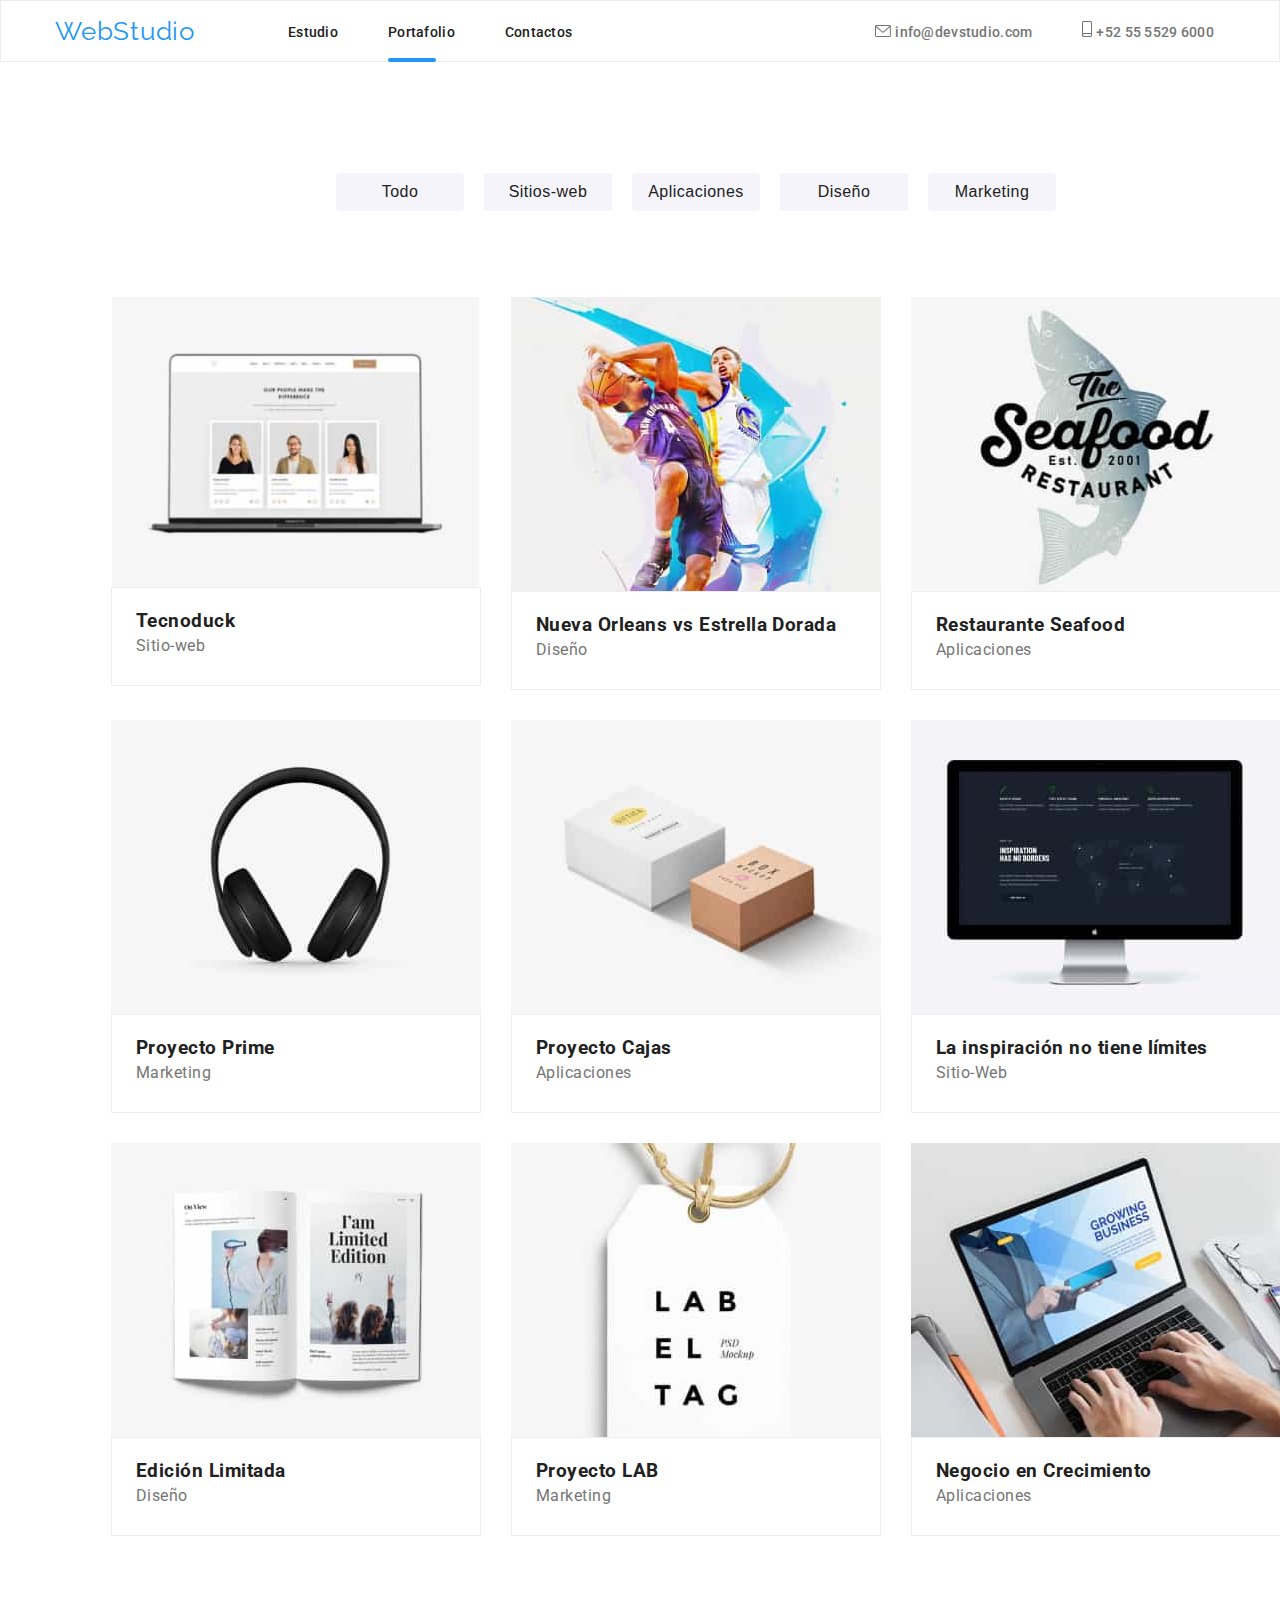
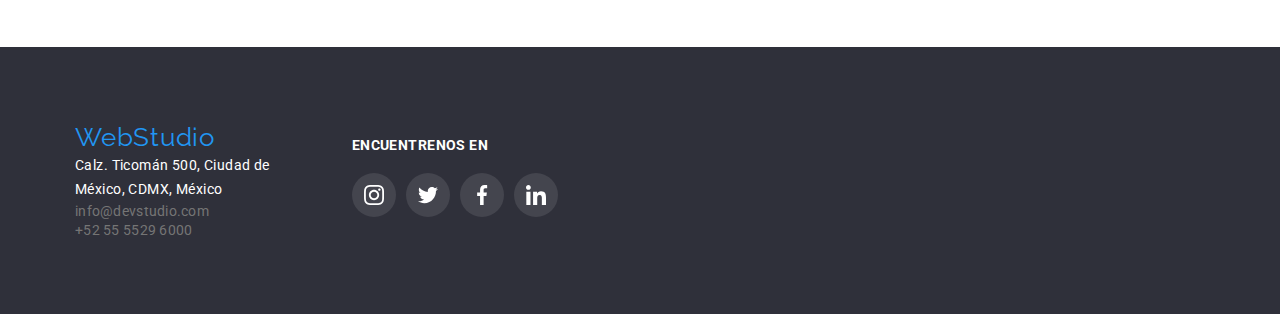
==== portafolio.html @ c4c20b01 "Add files via upload" ====
<!DOCTYPE html>
<html lang="es">
  <head>
    <title>Portafolio</title>
    <link rel="stylesheet" href="css/styles.css" />
    <link rel="preconnect" href="https://fonts.googleapis.com" />
    <link rel="preconnect" href="https://fonts.gstatic.com" crossorigin />
    <link
      href="https://fonts.googleapis.com/css2?family=Roboto:wght@100;400;500;700;900&display=swap"
      rel="stylesheet"
    />
    <link rel="preconnect" href="https://fonts.googleapis.com" />
    <link rel="preconnect" href="https://fonts.gstatic.com" crossorigin />
    <link
      href="https://fonts.googleapis.com/css2?family=Raleway:wght@700&family=Roboto:wght@100;400;500;700;900&display=swap"
      rel="stylesheet"
    />
    <link
      rel="stylesheet"
      href="https://cdnjs.cloudflare.com/ajax/libs/modern-normalize/2.0.0/modern-normalize.min.css"
      integrity="sha512-4xo8blKMVCiXpTaLzQSLSw3KFOVPWhm/TRtuPVc4WG6kUgjH6J03IBuG7JZPkcWMxJ5huwaBpOpnwYElP/m6wg=="
      crossorigin="anonymous"
      referrerpolicy="no-referrer"
    />
  </head>
  <body>
      <header class="header-page">
      <div class="container">
        <div class="container-header">
          <nav class="container-header">
            <a class="header-title" href="#">WebStudio</a>
              <ul class="header-list">
                <li class="list-item">
                  <a
                    href="./index.html"
                    rel="noopener noreferrer"
                    class="header-links"
                    >Estudio</a
                  >
                </li>
                <li class="list-item">
                  <a
                    href="./portafolio.html"
                    rel="noopener noreferrer"
                    class="header-links active"
                    >Portafolio</a
                  >
                </li>
                <li class="list-item">
                  <a
                    href="https://www.google.com/url?sa=t&rct=j&q=&esrc=s&source=web&cd=&cad=rja&uact=8&ved=2ahUKEwjz6-af4fL9AhUlm2oFHf7LCSwQFnoECAsQAQ&url=https%3A%2F%2Fes.wikipedia.org%2Fwiki%2FContact&usg=AOvVaw1J9O_1jDDCeFd7ddRFs91M"
                    rel="noreferrer noopener"
                    class="header-links"
                    >Contactos</a
                  >
                </li>
              </ul>
            </nav>
            <ul class="container-contacts">
            <li class="list-contacts">
              <svg class="contact-mensaje">
                <use href="./images/icons.svg#mensaje"></use>
              </svg>
              <a class="contact-one" href="mailto:info@devstudio.com"
                >info@devstudio.com</a
              >
            </li>
            <li class="list-contacts">
              <svg class="contact-phone">
                <use href="./images/icons.svg#phone"></use>
              </svg>
              <a class="contact-one" href="tel+525555296000">
                +52 55 5529 6000</a
              >
            </li>
          </ul>
        </div>
      </div>
    </header>
  <main>
    <section class="container-botones">
      <div class="container">
        <div class="container-button">
        <ul class="buttons">
          <li class="botones">
            <button class="button" type="button">Todo</button>
          </li>
          <li class="botones">
            <button class="button" type="button">Sitios-web</button>
          </li>
          <li class="botones">
            <button class="button" type="button">Aplicaciones</button>
          </li>
          <li class="botones">
            <button class="button" type="button">Diseño</button>
          </li>
          <li class="botones">
            <button class="button" type="button">Marketing</button>
          </li>
        </ul>
      </div>
    </section>

    <section class="container-card">
      <div class="container">
        <ul class="card-container-images">
          <li class="card-images">
              <div class="animation-card">
                <a href="#" class="link-images">
                <img src="images/images7.jpg" alt="Preparacion de nuestro sitio web" width="370" height="294" />
                <div class="animation">
                  <p class="text-animation">Tecnoduck es una plataforma de distribución de coronavirus de última generación. Las compañías usan esta plataforma para el espionaje digital y los ataques a los servidores seguros de la competencia.</p>
                </div>
              </div>
              <div class="card-portafolio">
                <h3 class="portafolio-title">Tecnoduck</h3>
                <p class="portafolio-text">Sitio-web</p>
              </div>
            </a>
          </li>

          <li class="card-images">
            <a href="#" class="link-images">
              <img
                src="images/images8.jpg"
                alt="PUNTUALIDAD"
                width="370"
                height="294"
              />
              <div class="card-portafolio">
                <h3 class="portafolio-title">
                  Nueva Orleans vs Estrella Dorada
                </h3>
                <p class="portafolio-text">Diseño</p>
              </div>
            </a>
          </li>

          <li class="card-images">
            <a href="#" class="link-images">
              <img
                src="images/images9.jpg"
                alt="Restaurante"
                width="370"
                height="294"
              />
              <div class="card-portafolio">
                <h3 class="portafolio-title">Restaurante Seafood</h3>
                <p class="portafolio-text">Aplicaciones</p>
              </div>
            </a>
          </li>

          <li class="card-images">
            <a href="#" class="link-images">
              <img
                src="images/images10.jpg"
                alt="Proyecto Prime"
                width="370"
                height="294"
              />
              <div class="card-portafolio">
                <h3 class="portafolio-title">Proyecto Prime</h3>
                <p class="portafolio-text">Marketing</p>
              </div>
            </a>
          </li>

          <li class="card-images">
            <a href="#" class="link-images">
              <img
                src="images/images11.jpg"
                alt="Proyecto Cajas"
                width="370"
                height="294"
              />
              <div class="card-portafolio">
                <h3 class="portafolio-title">Proyecto Cajas</h3>
                <p class="portafolio-text">Aplicaciones</p>
              </div>
            </a>
          </li>

          <li class="card-images">
            <a href="#" class="link-images">
              <img
                src="images/images12.jpg"
                alt="La inspiración no tiene límites"
                width="370"
                height="294"
              />
              <div class="card-portafolio">
                <h3 class="portafolio-title">La inspiración no tiene límites</h3>
                <p class="portafolio-text">Sitio-Web</p>
              </div>
            </a>
          </li>

          <li class="card-images">
            <a href="#" class="link-image">
              <img
                src="images/images13.jpg"
                alt="Edición Limitada"
                width="370"
                height="294"
              />
              <div class="card-portafolio">
                <h3 class="portafolio-title">Edición Limitada</h3>
                <p class="portafolio-text">Diseño</p>
              </div>
            </a>
          </li>

          <li class="card-images">
            <a href="#" class="link-image">
              <img
                src="images/images14.jpg"
                alt="Proyecto LAB"
                width="370"
                height="294"
              />
              <div class="card-portafolio">
                <h3 class="portafolio-title">Proyecto LAB</h3>
                <p class="portafolio-text">Marketing</p>
              </div>
            </a>
          </li>

          <li class="card-images">
            <a href="#" class="link-image">
              <img
                src="images/images15.jpg"
                alt="Negocio en Crecimiento"
                width="370"
                height="294"
              />
              <div class="card-portafolio">
                <h3 class="portafolio-title">Negocio en Crecimiento</h3>
                <p class="portafolio-text">Aplicaciones</p>
              </div>
            </a>
          </li>
        </ul>
      </div>
    </section>
  </main>
   <footer class="footer">
      <div class="container">
        <div class="container-footer">
          <div class="container-seccion-one">
            <a
            href="https://www.google.com/urlsa=t&rct=j&q=&esrc=s&source=web&cd=&ved=2ahUKEwjZ1KeeqvL9AhXumWoFHTuwAtIQFnoECBIQAQ&url=https%3A%2F%2Fwebstudy.pt%2F&usg=AOvVaw30ssXH3MeAgQATn-cXA_QP"
            class="webstudio"
            >WebStudio</a
            >
            <address class="address">
              <a class="direction">
                <span class="salto">Calz. Ticomán 500, Ciudad de</span>
                <span class="salto">México, CDMX, México</span>
              </a>
              <ul class="container-contacts-footer">
                <li class="list-contacts-footer">
                  <a class="contact-one-footer" href="mailto:info@devstudio.com"
                  >info@devstudio.com</a
                  
                  >
                </li>
                <li class="list-contacts-footer">
                  <a class="contact-one-footer" href="tel+525555296000"> +52 55 5529 6000</a>
                </li>
              </ul>
            </address>
          </div>
          <div class="social-networks">
            <h4 class="find">Encuentrenos en</h4>
            <div class="flex-networks">
              <div class="networks-link-container">
                <svg class="networks-link-icon">
                  <use href="./images/icons.svg#instagram"></use>
                </svg>
              </div>
              <div class="networks-link-container">
                <svg class="networks-link-icon">
                  <use href="./images/icons.svg#twitter"></use>
                </svg>
              </div>
              <div class="networks-link-container">
                <svg class="networks-link-icon">
                  <use href="./images/icons.svg#facebook"></use>
                </svg>
              </div>
              <div class="networks-link-container">
                <svg class="networks-link-icon">
                  <use href="./images/icons.svg#linkedin"></use>
                </svg>
              </div>
            </div>
          </div>
        </div>
      </div>
    </footer>
  </body>
</html>
---- css/styles.css ----
* {
    margin: 0;
    padding: 0;
    box-sizing: border-box;
}

:root {
    --primary-black-color: #212121;
    --primary-black-color: #757575;
    --primary-black-color: #ffffff;

    --accent-color: #2196f3;
    --background-black: #21303a;
    --background-gray: #f5f4fa;
    --button-primary-hover: #188ce8;
    --logo-black: #000000;
    --text-white-opacity: #ffffff99;
}

body {
    font-family: 'Roboto';
}

section {
    padding: 96px;
}

a {
    text-decoration: none;
}

.container {
    width: 1200px;
    padding: 15px;
    margin-left: auto;
    margin-right: auto;
}

/*ESTILOS PARA BARRA DE NAVEGACION*/ 

.container-header {
    display: flex;
    gap: 93px;
}

.header-list {
    display: flex;
    list-style-type: none;
    align-items: center;
    gap: 50px;

}

.container-contacts {
    display: flex;
    list-style-type: none;
    align-items: center;
    gap: 50px;
    margin-left: 210px;

}

.header-page {
    border: 1px solid #ECECEC;
}

/*ESTILOS PARA EL TITULO*/

.header-title {
    color: #2196F3;
    text-align: right;
    font-size: 26px;
    font-family: Raleway;
    letter-spacing: 0.78px;
    cursor: pointer;
}

/*ESTILOS PARA LA LISTA ESTUDIO PORTAFOLIO Y CONTACTOS*/

.header-links {
    color: #212121;
    font-size: 14px;
    letter-spacing: 0.28px;
    list-style: none;
    font-weight: 500;
    text-decoration: none;
    position: relative;
}

.header-links:hover {
    color: #0059ff;
}

.header-links.active::after {
    position: absolute;
    content: "";
    background: #2196F3;
    border-radius: 2px;
    width: 48px;
    height: 4px;
    bottom: 0;
    left: 0%;
    top: 34px;
}

/*ESTILOS CORREO Y TELEFONO*/

.contact-one {
    color: #757575;
    font-size: 14px;
    font-style: normal;
    font-weight: 500;
    letter-spacing: 0.28px;
}

.list-contacts {
    list-style: none;
}

/*DISEÑO PARA LOS ICONOS DE CONTACTOS*/

.contact-mensaje {
    width: 16px;
    height: 12px;
    fill: #757575;
}


.contact-phone {
    width: 10px;
    height: 16px;
    fill: #757575;
}

.contact-one:hover {
    color: #2196F3;
}


.contact-container:hover .contact-mensaje {
    fill: #2196F3;
}

.contact-container:hover .contact-phone {
    fill: #2196F3;
}

/*ESTILOS PARA EL TITULO PRINCIPAL Y EL BOTON*/

.title-primary {
    display: flex;
    flex-direction: column;
    justify-content: center;
    height: 600px;
    width: 1600px;
    margin: auto;
    align-items: center;
    background-position: center; 
    background-image: linear-gradient(to right,rgba(47, 48, 58, 0.4),rgba(47, 48, 58, 0.4)),url("../images/images-fond.jpg");
}

.container-primary {
    width: 100%;
    height: 100%;
    margin: 0 auto;
}

.title {
    color: #FFF;
    text-align: center;
    font-size: 44px;
    line-height: 60px;
    letter-spacing: 2.64px;
    text-transform: uppercase;
}

.button-one {
    width: auto;
    height: auto;
    display: flex;
    justify-content: center;
}

.button-primary {
    padding: 10px 32px;
    border-radius: 4px;
    background: #2196F3;
    box-shadow: 0px 4px 4px 0px rgba(0, 0, 0, 0.15);
    color: #FFF;
    text-align: center;
    font-size: 16px;
    line-height: 30px;
    letter-spacing: 0.96px;
    cursor: pointer;
}

/*ESTILO PARA LA SECCION DE BENEFICIOS*/

.section-one-description {
    list-style: none;
    display: flex;
    gap: 30px;
}

.section-description {
    color: #212121;
    font-size: 14px;
    letter-spacing: 0.42px;
    text-transform: uppercase;
    padding-top: 30px;
}

.description {
    color: #757575;
    font-size: 14px;
    line-height: 24px;
    letter-spacing: 0.42px;
    padding-top: 10px;
}

/*DISEÑO PARA LO ICONOS DE BENEFICIOS*/

.list-icon {
    width: 70px;
    height: 70px;
}

.list-icon-container {
    width: 270px;
    height: 120px;
    border-radius: 4px;
    background: #F5F4FA;
    padding: 25px 100px;
}
/*DISEÑO SECCION 2 IMAGENES */

.text {
    color: #212121;
    text-align: center;
    font-size: 36px;
    letter-spacing: 1.08px;
}

.section-images {
    list-style: none;
    display: flex;
    gap: 30px;
    padding-top: 50px;
}

.image-one {
    display: flex;
    width: 370px;
    height: 294px;
    background: url(../images/images.jpg);
    align-items: flex-end;
}

.image-two {
    display: flex;
    width: 370px;
    height: 294px;
    background: url(../images/images1.jpg);
    align-items: flex-end;
}

.image-three {
    display: flex;
    width: 370px;
    height: 294px;
    background: url(../images/images2.jpg);
    align-items: flex-end;
}

.fond-text { 
    width: 370px;
    height: 70px;
    background: rgba(47, 48, 58, 0.80);
}

.text-image {
    color: #fff;
    font-size: 14px;
    font-family: Roboto;
    font-style: normal;
    font-weight: 700;
    line-height: normal;
    letter-spacing: 0.42px;
    text-transform: uppercase;
    padding: 27px 79px;
}


/*ESTILO PARA LA SECCION DEL EQUIPO DE PROFESIONALES*/
.card-container {
    background: #F5F4FA;
}

.card-container-equipment {
    display: flex;
    flex-wrap: wrap;
    list-style-type: none;
    justify-content: space-around;
    padding-top: 50px;
}

.card {
    background: #FFFFFF;
    /* material shadow v1 */
    box-shadow: 0px 1px 3px rgba(0, 0, 0, 0.12), 0px 1px 1px rgba(0, 0, 0, 0.14), 0px 2px 1px rgba(0, 0, 0, 0.2);
    border-radius: 0px 0px 4px 4px;
}

.card-name {
    font-style: normal;
    font-size: 16px;
    line-height: 19px;
    /* identical to box height */
    text-align: center;
    letter-spacing: 0.03em;
    color: #212121;
    padding: 32px;
}

.name-profession {
    white-space: pre-line;
}
.name {
    color: #212121;
    text-align: center;
    font-size: 16px;
    letter-spacing: 0.48px;
}
.profession {
    color: #757575;
    text-align: center;
    font-size: 16px;
    letter-spacing: 0.48px;
}
/*ESTILO PARA EL FOOTER*/

.container-footer {
    display: flex;
}

.social-networks {
    padding-left: 82px;
    padding-top: 15px;
}

.contact-one-footer {
    color: #757575;
    font-size: 14px;
    font-style: normal;
    letter-spacing: 0.28px;
}

.list-contacts-footer {
    list-style: none;
}

.contact-one-footer:hover {
    color: #2196F3;
}
.webstudio {
    font-family: 'Raleway';
    font-style: normal;
    font-size: 26px;
    line-height: 31px;
    /* identical to box height */

    letter-spacing: 0.03em;
    color: #2196F3;
}

.direction {
    font-style: normal;
    font-size: 14px;
    line-height: 24px;
    /* or 171% */
    letter-spacing: 0.03em;
    color: #FFFFFF;
}

.salto {
    display: block;
}

.footer {
    background: #2F303A;
    padding: 60px;
}

.contact-two:is(:hover, :focus) {
    color: #2196F3;
}

.address {
    font-style: normal;
}

.find {
    font-style: normal;
    font-size: 14px;
    line-height: 16px;
    letter-spacing: 0.03em;
    text-transform: uppercase;
    color: #FFFFFF;
}

/*DISEÑO PARA LAS REDES SOCIALES DE FOOTER*/

.flex-networks {
    display: flex;
    justify-content: center;
    gap: 10px;
    padding-top: 20px;
}
.networks-link-container {
    width: 44px;
    height: 44px;
    border-radius: 22px;
    display: flex;
    justify-content: center;
    align-items: center;
    background-color: #FFFFFF1A;
}

.networks-link-icon {
    width: 20px;
    height: 20px;
    fill: #ffffff;
}

.networks-link-container:hover {
    background-color: #2196f3;
}

/*ESTILO PARA EL PORTAFOLIO*/
/*ESTILO PARA LOS BOTONES DEL PORTAFOLIO*/


.buttons {
    display: flex;
    justify-content: center;
    gap: 20px;
    list-style: none;
}

.button {
    color: #212121;
    cursor: pointer;
    text-align: center;
    font-size: 16px;
    font-weight: 500;
    line-height: 26px;
    letter-spacing: 0.48px;
    background: #F5F4FA;
    border-radius: 4px;
    border: none;
    width: 128px;
    height: 38px;
}

.button:hover,
.button:focus {
    background-color: #2196F3;
    color: #FFFFFF;
}

 .container-botones {
     padding-bottom: 28px;
 }

 .botones:hover {
    border-radius: 4px;
    background: #2196F3;
    /* shadow-middle */
    box-shadow: 0px 2px 2px 0px rgba(0, 0, 0, 0.12), 0px 1px 2px 0px rgba(0, 0, 0, 0.08), 0px 3px 1px 0px rgba(0, 0, 0, 0.10);
 }

 /*ESTILO PARA LAS IMAGENES DEL PORTAFOLIO*/

 .container-card {
     padding-top: 28px;
 }

.card-container-images {
    display: flex;
    flex-wrap: wrap;
    list-style-type: none;
    justify-content: space-between;
    gap: 30px
}

.card-images {
    background: #FFFFFF;
    /* material shadow v1 */
    border-radius: 0px 0px 4px 4px;
    flex-basis: calc((100% - 60px) / 3);
}

.link-images {
    max-width: 100%;
}

 img {
     display: block;
     max-width: 100%;
     height: auto;
 }

 .card-portafolio {
     display: block;
     color: #212121;
     font-style: normal;
     font-size: 16px;
     line-height: 19px;
     text-align: left;
     letter-spacing: 0.03em;
     padding: 24px;
 }

 .card-portafolio {
     border: 1px solid #EEE;
 }

  .portafolio-text {
      color: #757575;
      font-size: 16px;
      line-height: 30px;
      letter-spacing: 0.48px;
  }

   .card-images:hover {
       border: 1px solid #EEE;
       background: #FFF;
       box-shadow: 1px 4px 6px 0px rgba(0, 0, 0, 0.16), 0px 4px 4px 0px rgba(0, 0, 0, 0.06), 0px 1px 1px 0px rgba(0, 0, 0, 0.12);
   }

  /*DISEÑO PARA LA ANIMACION DE LAS TARJETAS PORTAFOLIO*/

.text-animation {
    color: #ffffff;
    font-size: 18px;
    font-style: normal;
    font-weight: 400;
    line-height: 28px;
    letter-spacing: 0.54px;
}

.animation-card {
    position: relative;
    width: 367px;
    height: 290px;
    margin: 0 auto;
    overflow: hidden;
}

.animation {
    position: absolute;
    top: 0;
    background: rgba(33, 150, 243, 0.90);
    padding: 63px 24px;
    transform: translatey(100%);
    transition: transform 250ms ease-in-out;
    overflow: hidden;
}

.card-images:hover .animation {
    transform: translateY(0%);
}

/*DISEÑO PARA ICONOS REDES SOCIALES DE LA SECCION EQUIPO*/

.flex-social {
    display: flex;
    justify-content: center;
    gap: 10px;
}

.social-link-container {
    width: 44px;
    height: 44px;
    border-radius: 22px;
    display: flex;
    align-items: center;
    justify-content: center;
}

.social-link-icon {
    width: 20px;
    height: 20px;
    fill: #AFB1B8;
}

.social-link-container:hover {
    background-color: #2196f3;
}

.social-link-container:hover .social-link-icon {
fill: #FFFFFF;
}

/*DISEÑO PARA LA SECCION ICONOS DE CLIENTES REGULARES*/

.flex-clientes {
    display: flex;
    justify-content: center;
    gap: 30px;
    padding-top: 44px;
}

.client-container {
    width: 170px;
    height: 81px;
    border-radius: 4px;
    border: 1px solid #AFB1B8;
    display: flex;
    justify-content: space-around;
    align-items: center;
}

.client-logo {
    height: 52px;
    width: 106px;
    fill: #AFB1B8;
}

.client-container:hover {
    border-color: #2196F3;
}

.client-container:hover .client-logo {
    fill: #2196F3;
}

/*Ventana modal*/

.modal-backdrop {
    z-index: 1;
    position: fixed;
    left: 0;
    top: 0;
    right: 0;
    width: 100vw;
    height: 100vh;
    background-color: rgba(0, 0, 0, 0.20);
    visibility: hidden;
    opacity: 0;
    pointer-events: none;
    transition: visibility 0s, opacity 0.3s;
}

.modal.is-hidden {
    visibility: hidden;
    opacity: 0;
    pointer-events: auto;
}

.modal {
    position: absolute;
    top: 50%;
    left: 50%;
    width: 528px;
    height: 581px;
    margin: 0 auto;
    border-radius: 4px;
    background: #FFF;
    box-shadow: 0px 2px 1px 0px rgba(0, 0, 0, 0.20), 0px 1px 1px 0px rgba(0, 0, 0, 0.14), 0px 1px 3px 0px rgba(0, 0, 0, 0.12);
    transform: translate(-50%, -50%) scale(1);
    padding: 40px;
}

.container-svg {
    width: 30px;
    height: 30px;
    border-radius: 15px;
    border: 1px solid #AFB1B8;
    display: flex;
    justify-content: center;
    align-items: center;
    background-color: #ffffff1a;
    position: absolute;
    top: 10px;
    right: 10px;
    cursor: pointer;
}

.modal-icon {
    width: 18px;
    height: 18px;
    cursor: pointer;
}

/* Transición al aparecer y desaparecer la ventana modal */
.modal,
.modal-backdrop {
    transition-timing-function: ease-in-out;
}

.is-hidden {
    transition-duration: 0s, 0.3s;
}
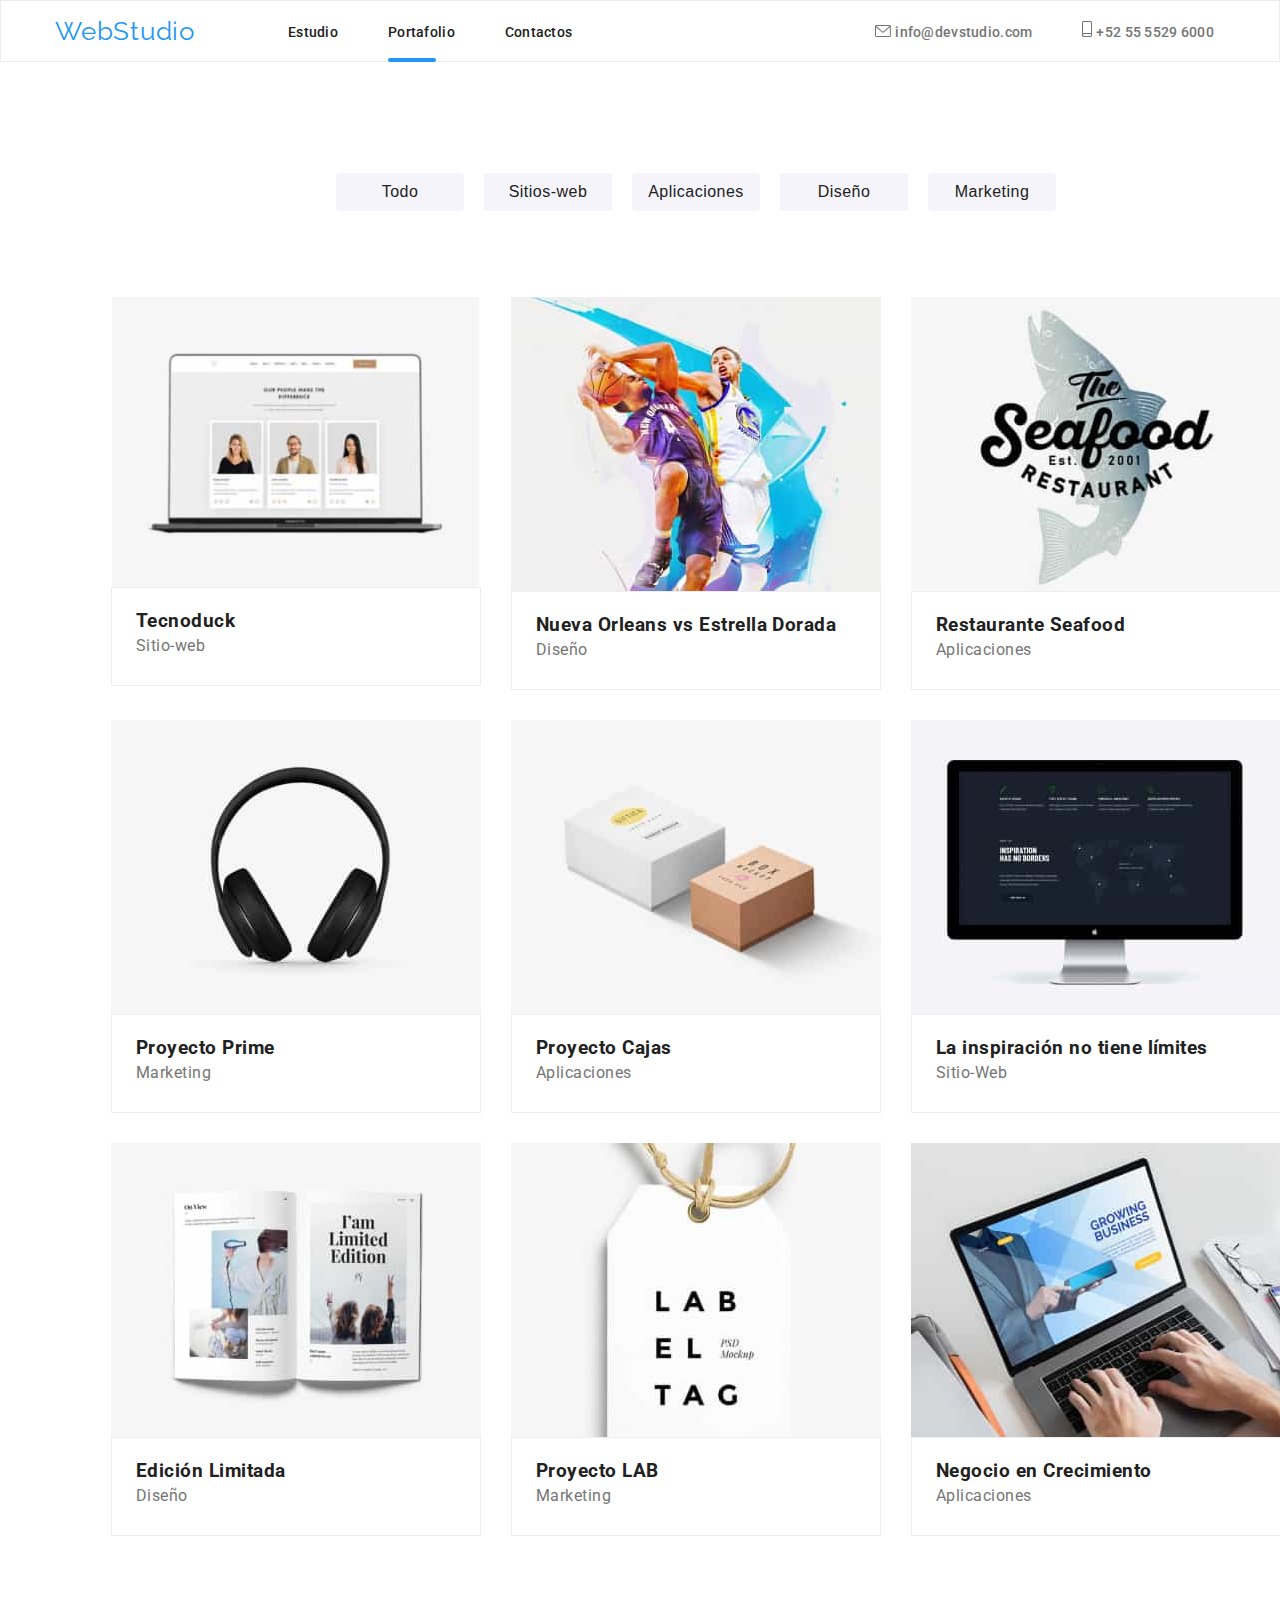
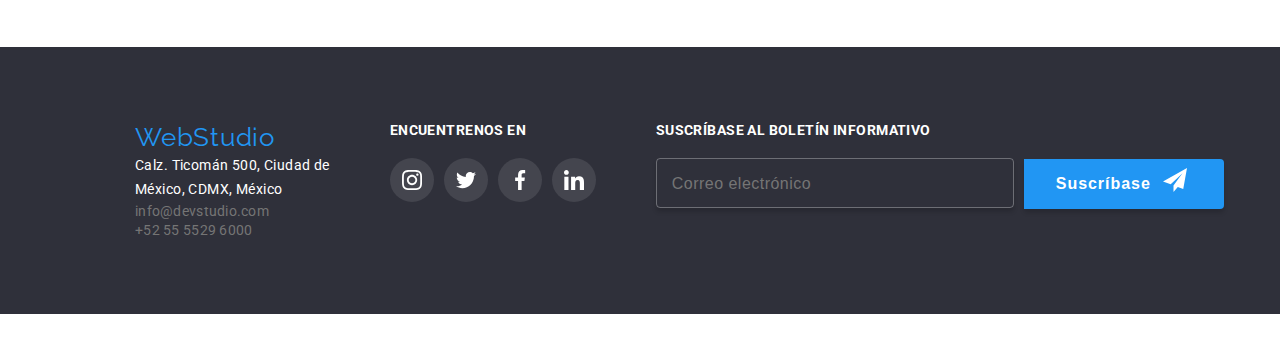
==== commit 7e7e12e1: "ventana modal" ====
--- a/portafolio.html
+++ b/portafolio.html
@@ -244,15 +244,12 @@
       </div>
     </section>
   </main>
-   <footer class="footer">
+    <footer class="footer">
       <div class="container">
         <div class="container-footer">
           <div class="container-seccion-one">
-            <a
-            href="https://www.google.com/urlsa=t&rct=j&q=&esrc=s&source=web&cd=&ved=2ahUKEwjZ1KeeqvL9AhXumWoFHTuwAtIQFnoECBIQAQ&url=https%3A%2F%2Fwebstudy.pt%2F&usg=AOvVaw30ssXH3MeAgQATn-cXA_QP"
-            class="webstudio"
-            >WebStudio</a
-            >
+            <a href="https://www.google.com/urlsa=t&rct=j&q=&esrc=s&source=web&cd=&ved=2ahUKEwjZ1KeeqvL9AhXumWoFHTuwAtIQFnoECBIQAQ&url=https%3A%2F%2Fwebstudy.pt%2F&usg=AOvVaw30ssXH3MeAgQATn-cXA_QP"
+              class="webstudio">WebStudio</a>
             <address class="address">
               <a class="direction">
                 <span class="salto">Calz. Ticomán 500, Ciudad de</span>
@@ -260,18 +257,16 @@
               </a>
               <ul class="container-contacts-footer">
                 <li class="list-contacts-footer">
-                  <a class="contact-one-footer" href="mailto:info@devstudio.com"
-                  >info@devstudio.com</a
-                  
-                  >
+                  <a class="contact-one-footer" href="mailto:info@devstudio.com">info@devstudio.com</a>
                 </li>
                 <li class="list-contacts-footer">
-                  <a class="contact-one-footer" href="tel+525555296000"> +52 55 5529 6000</a>
+                  <a class="contact-one-footer" href="tel+525555296000">
+                    +52 55 5529 6000</a>
                 </li>
               </ul>
             </address>
           </div>
-          <div class="social-networks">
+          <div class="container-seccion-one">
             <h4 class="find">Encuentrenos en</h4>
             <div class="flex-networks">
               <div class="networks-link-container">
@@ -296,8 +291,83 @@
               </div>
             </div>
           </div>
+          <div class="container-seccion-one">
+            <div class="boletin-informativo">
+              <h4 class="find">SUSCRÍBASE AL BOLETÍN INFORMATIVO</h4>
+              <form>
+                <label for="email-footer"></label>
+                <div class="container-footer-boletin">
+                  <input class="input-footer sin-borde" type="email" id="email" name="email-footer"
+                    placeholder="Correo electrónico">
+                </div>
+              </form>
+            </div>
+          </div>
+          <div class="container-seccion-one">
+            <div class="container-button-boletin">
+              <button class="button-boletin sin-borde" type="checkbox">Suscríbase</button>
+              <div class="container-boletin-svg">
+                <svg class="svg-boletin">
+                  <use href="./images/icons.svg#avion"></use>
+                </svg>
+              </div>
+            </div>
+          </div>
         </div>
       </div>
+      </div>
+      </div>
     </footer>
-  </body>
-</html>
+    <!-- Backdrop y Ventana Modal -->
+    <div class="container">
+      <div class="modal-backdrop is-hidden" data-modal>
+        <div class="modal">
+          <button class="container-svg" type="button" data-modal-close>
+            <svg class="modal-icon" width="18" height="18" viewBox="0 0 18 18">
+              <use href="./images/icons.svg#close"></use>
+            </svg>
+          </button>
+          <p class="modal-title-form">Deje sus datos, nos contactaremos con usted</p>
+          <form class="form">
+            <label class="modal-label" for="nombre">Nombre</label>
+            <div class="container-modal-input">
+              <input class="modal-input" type="name" name="nombre" id="name" required />
+              <svg class="modal-form-icon">
+                <use href="./images/icons.svg#persona"></use>
+              </svg>
+            </div>
+            <label class="modal-label" for="telefono">Teléfono</label>
+            <div class="container-modal-input">
+              <input class="modal-input" type="tel" name="telephone" id="telefono" required />
+              <svg class="modal-form-icon">
+                <use href="./images/icons.svg#telefononegro"></use>
+              </svg>
+            </div>
+            <label class="modal-label" for="mail">E-mail</label>
+            <div class="container-modal-input">
+              <input class="modal-input" type="email" name="mail" id="mail" required />
+              <svg class="modal-form-icon">
+                <use href="./images/icons.svg#correoelectronico"></use>
+              </svg>
+            </div>
+            <label class="modal-label">Comentarios
+                <textarea name="user-message" class="modal-form-message" placeholder="Deja tu comentario aquí"></textarea>
+            </label>
+            <div class="form-checkbox">
+              <input type="checkbox" class="modal-form-checkbox visually-hidden" id="policy" />
+              <label for="policy" class="modal-form-checkbox-label">
+                Estoy de acuerdo con el boletín informativo y acepto los
+                Términos y Condiciones
+              </label>
+            </div>
+            <div class="container-button">
+              <button class="modal-button" type="submit">Enviar</button>
+            </div>
+          </form>
+        </div>
+      </div>
+    </div>
+    <script src="./js/modal.js"></script>
+    </body>
+    
+    </html>--- a/css/styles.css
+++ b/css/styles.css
@@ -341,11 +341,6 @@
 
 .container-footer {
     display: flex;
-}
-
-.social-networks {
-    padding-left: 82px;
-    padding-top: 15px;
 }
 
 .contact-one-footer {
@@ -650,9 +645,15 @@
     opacity: 0;
     pointer-events: none;
     transition: visibility 0s, opacity 0.3s;
-}
-
-.modal.is-hidden {
+    position: fixed;
+    top: 0;
+    right: 0;
+    width: 100vw;
+    height: 100vh;
+    background-color: #00000090;
+}
+
+.modal .is-hidden {
     visibility: hidden;
     opacity: 0;
     pointer-events: auto;
@@ -691,6 +692,10 @@
     width: 18px;
     height: 18px;
     cursor: pointer;
+}   
+
+.container-svg:hover .modal-icon {
+    fill: #2196f3;
 }
 
 /* Transición al aparecer y desaparecer la ventana modal */
@@ -702,3 +707,239 @@
 .is-hidden {
     transition-duration: 0s, 0.3s;
 }
+
+
+/*DISEÑO DE LOS INPUT DEL MODAL*/
+
+.modal-title-form {
+    color: #212121;
+    text-align: center;
+    font-size: 20px;
+    font-style: normal;
+    font-weight: 700;
+    line-height: normal;
+    letter-spacing: 0.6px;
+}
+
+.modal-form-icon {
+    width: 18px;
+    height: 18px;
+    position: absolute;
+    top: 14px;
+    left: 15px;
+}
+
+.modal-label {
+    color: #757575;
+    font-size: 12px;
+    font-style: normal;
+    font-weight: 400;
+    line-height: normal;
+    letter-spacing: 0.12px;
+}
+
+
+.modal-input {
+    display: block;
+    outline: none;
+    height: 40px;
+    width: 100%;
+    border-radius: 4px;
+    border: 1px solid rgba(33, 33, 33, 0.20);
+    padding-left: 40px;
+}
+
+.modal-form-message {
+    width: 448px;
+    height: 120px;
+    margin-top: 4px;
+    border: 1px solid rgba(33, 33, 33, 0.2);
+    box-sizing: border-box;
+    border-radius: 4px;
+    resize: none;
+    padding: 12px 16px;
+    transition: border-color 250ms cubic-bezier(0.4, 0, 0.2, 1);
+}
+
+.modal-form-message:is(:hover, :focus) {
+    outline: none;
+    border-color: rgb(0, 140, 255);
+}
+
+.modal-form-message::placeholder {
+    font-weight: normal;
+    font-size: 14px;
+    line-height: 16px;
+    letter-spacing: 0.01em;
+    color: rgba(117, 117, 117, 0.5);
+}
+
+.sin-borde {
+    border: none;
+    resize: none;
+}
+
+.container-modal-input {
+    position: relative;
+}
+
+.container-modal-input:hover,
+.container-modal-input:focus {
+    border-radius: 4px;
+    border: 1px solid #2196F3;
+}
+
+
+/*chechbox*/
+
+.form-checkbox {
+    display: flex;
+}
+
+.visually-hidden {
+    position: absolute !important;
+    clip: rect(1px 1px 1px 1px);
+    padding: 0 !important;
+    border: 0 !important;
+    height: 0px !important;
+    width: 0px !important;
+    overflow: hidden;
+}
+
+.modal-form-checkbox-label {
+    display: flex;
+    align-items: center;
+    font-weight: normal;
+    font-size: 14px;
+    line-height: 1.71;
+    letter-spacing: 0.03em;
+    color: #757575;
+    margin-bottom: 30px;
+}
+
+.modal-form-checkbox-label::before {
+    content: '';
+    display: block;
+    width: 20px;
+    height: 15px;
+    border: 1px solid rgb(0, 0, 0);
+    border-radius: 2px;
+    cursor: pointer;
+    margin-right: 9px;
+    margin-bottom: 20px;
+}
+
+.modal-form-checkbox:checked+.modal-form-checkbox-label::before {
+    background-image: url("../images/iconcheck.svg");
+    border-color: #2196f3;
+    background-color: #2196f3;
+}
+
+/*boton de la ventana modal*/
+
+.modal-button {
+    background-color: #2196f3;
+    display: inline-block;
+    align-items: center;
+    align-self: center;
+    text-align: center;
+    font-weight: bold;
+    font-size: 16px;
+    line-height: 1.8;
+    letter-spacing: 0.06em;
+    width: 200px;
+    height: 50px;
+    padding: 10px 56px;
+    cursor: pointer;
+    box-shadow: 0px 4px 4px rgba(0, 0, 0, 0.15);
+    border-radius: 4px;
+    border: none;
+    color: #FFFFFF;
+}
+
+.container-button {
+    display: flex;
+    justify-content: center;
+    outline: none;
+}
+
+.container-modal-input:is(:hover :focus)
+.container-modal-input {
+    color: #2196f3;
+}
+
+.container-modal-input:hover
+.modal-form-icon {
+    fill: #2196f3;
+}
+
+/*Diseño para el boletin del footer*/
+
+.container-footer-boletin {
+    width: 358px;
+    height: 50px;
+    border-radius: 4px;
+    border: 1px solid rgba(255, 255, 255, 0.30);
+    background: rgba(33, 150, 243, 0.00);
+    box-shadow: 0px 4px 4px 0px rgba(0, 0, 0, 0.15);
+    padding: 15px;
+    margin-top: 20px;
+}
+
+.input-footer {
+    outline: none;
+    display: flex;
+    width: 241px;
+    height: 20px;
+    flex-direction: column;
+    justify-content: center;
+    font-size: 16px;
+    font-style: normal;
+    font-weight: 400;
+    line-height: 20px;
+    /* 125% */
+    letter-spacing: 0.48px;
+    border-radius: 4px;
+    background: rgba(33, 150, 243, 0.00);
+}
+
+.container-button-boletin {
+    width: 200px;
+    height: 50px;
+    border-radius: 4px;
+    background: #2196F3;
+    box-shadow: 0px 4px 4px 0px rgba(0, 0, 0, 0.15);
+    margin-left: -50px;
+    margin-top: 37px;
+}
+
+.button-boletin {
+    color: #FFF;
+    background-color: #2196F3;
+    text-align: center;
+    font-size: 16px;
+    font-style: normal;
+    font-weight: 700;
+    line-height: 30px;
+    /* 187.5% */
+    letter-spacing: 0.96px;
+    padding: 10px 32px;
+    cursor: pointer;
+}
+
+.container-seccion-one {
+    display: flex;
+    flex-direction: column;
+    padding-left: 60px;
+}
+
+.svg-boletin {
+    width: 24px;
+    height: 24px;
+}
+
+.container-boletin-svg {
+    display: flex;
+    margin-top: -41px;
+    margin-left: 139px;
+}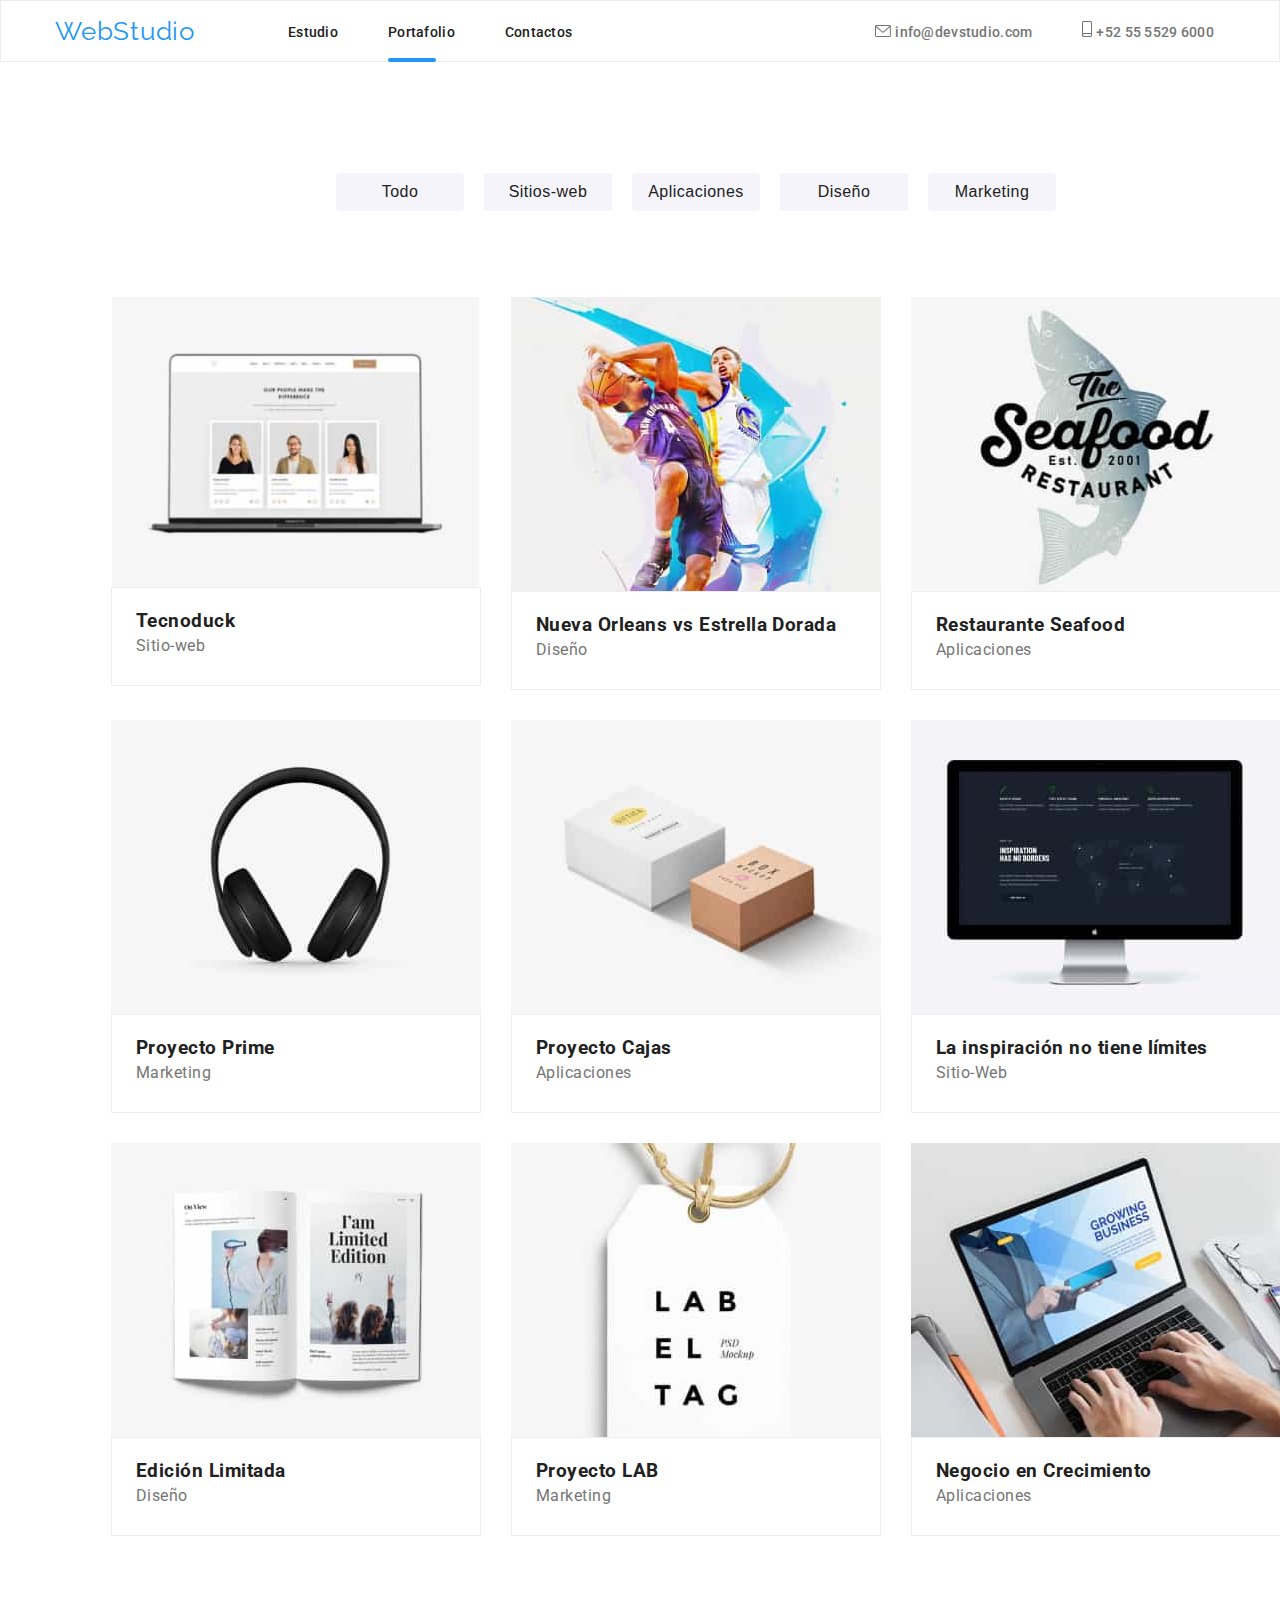
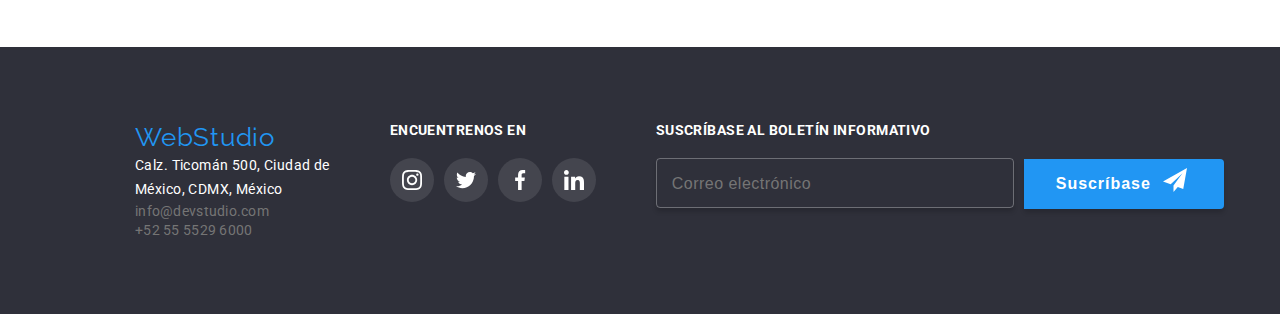
==== commit 435e8ab8: "ventana modal correcciones" ====
--- a/portafolio.html
+++ b/portafolio.html
@@ -318,55 +318,6 @@
       </div>
       </div>
     </footer>
-    <!-- Backdrop y Ventana Modal -->
-    <div class="container">
-      <div class="modal-backdrop is-hidden" data-modal>
-        <div class="modal">
-          <button class="container-svg" type="button" data-modal-close>
-            <svg class="modal-icon" width="18" height="18" viewBox="0 0 18 18">
-              <use href="./images/icons.svg#close"></use>
-            </svg>
-          </button>
-          <p class="modal-title-form">Deje sus datos, nos contactaremos con usted</p>
-          <form class="form">
-            <label class="modal-label" for="nombre">Nombre</label>
-            <div class="container-modal-input">
-              <input class="modal-input" type="name" name="nombre" id="name" required />
-              <svg class="modal-form-icon">
-                <use href="./images/icons.svg#persona"></use>
-              </svg>
-            </div>
-            <label class="modal-label" for="telefono">Teléfono</label>
-            <div class="container-modal-input">
-              <input class="modal-input" type="tel" name="telephone" id="telefono" required />
-              <svg class="modal-form-icon">
-                <use href="./images/icons.svg#telefononegro"></use>
-              </svg>
-            </div>
-            <label class="modal-label" for="mail">E-mail</label>
-            <div class="container-modal-input">
-              <input class="modal-input" type="email" name="mail" id="mail" required />
-              <svg class="modal-form-icon">
-                <use href="./images/icons.svg#correoelectronico"></use>
-              </svg>
-            </div>
-            <label class="modal-label">Comentarios
-                <textarea name="user-message" class="modal-form-message" placeholder="Deja tu comentario aquí"></textarea>
-            </label>
-            <div class="form-checkbox">
-              <input type="checkbox" class="modal-form-checkbox visually-hidden" id="policy" />
-              <label for="policy" class="modal-form-checkbox-label">
-                Estoy de acuerdo con el boletín informativo y acepto los
-                Términos y Condiciones
-              </label>
-            </div>
-            <div class="container-button">
-              <button class="modal-button" type="submit">Enviar</button>
-            </div>
-          </form>
-        </div>
-      </div>
-    </div>
     <script src="./js/modal.js"></script>
     </body>
     
